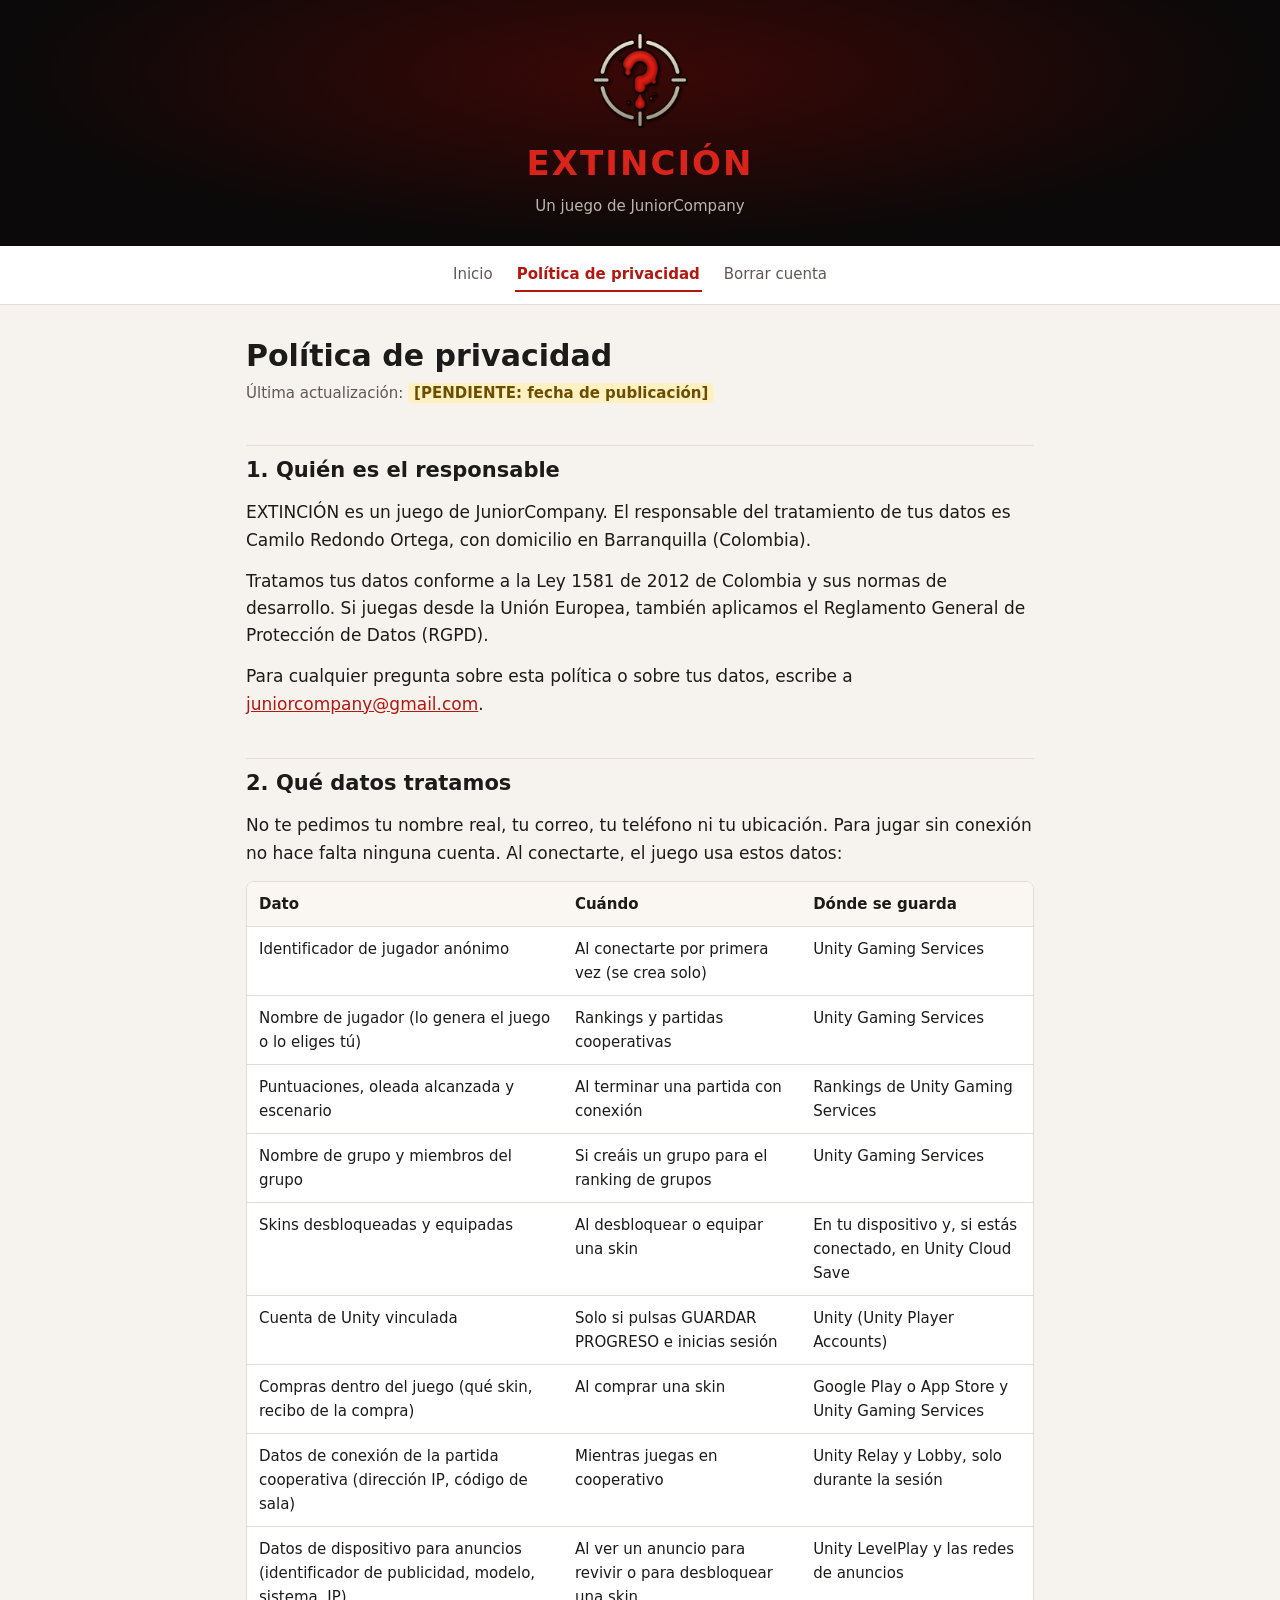
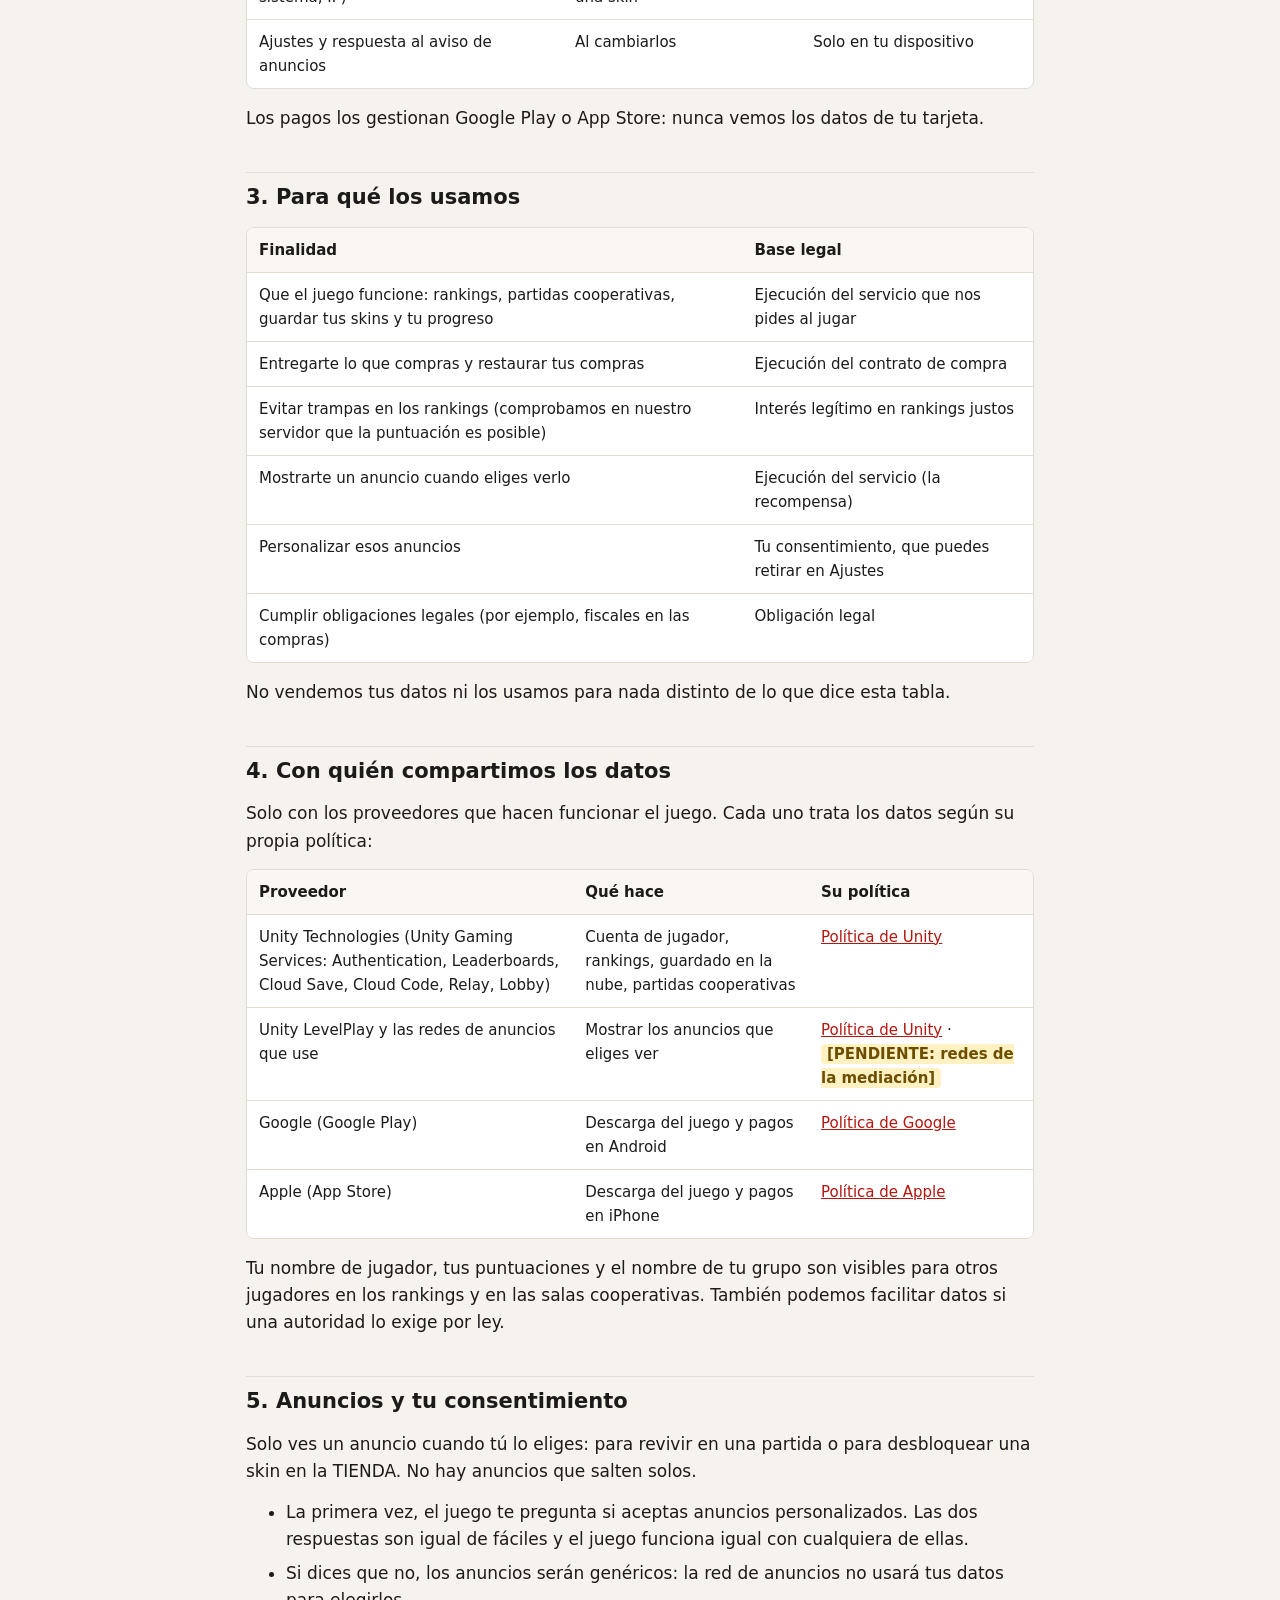
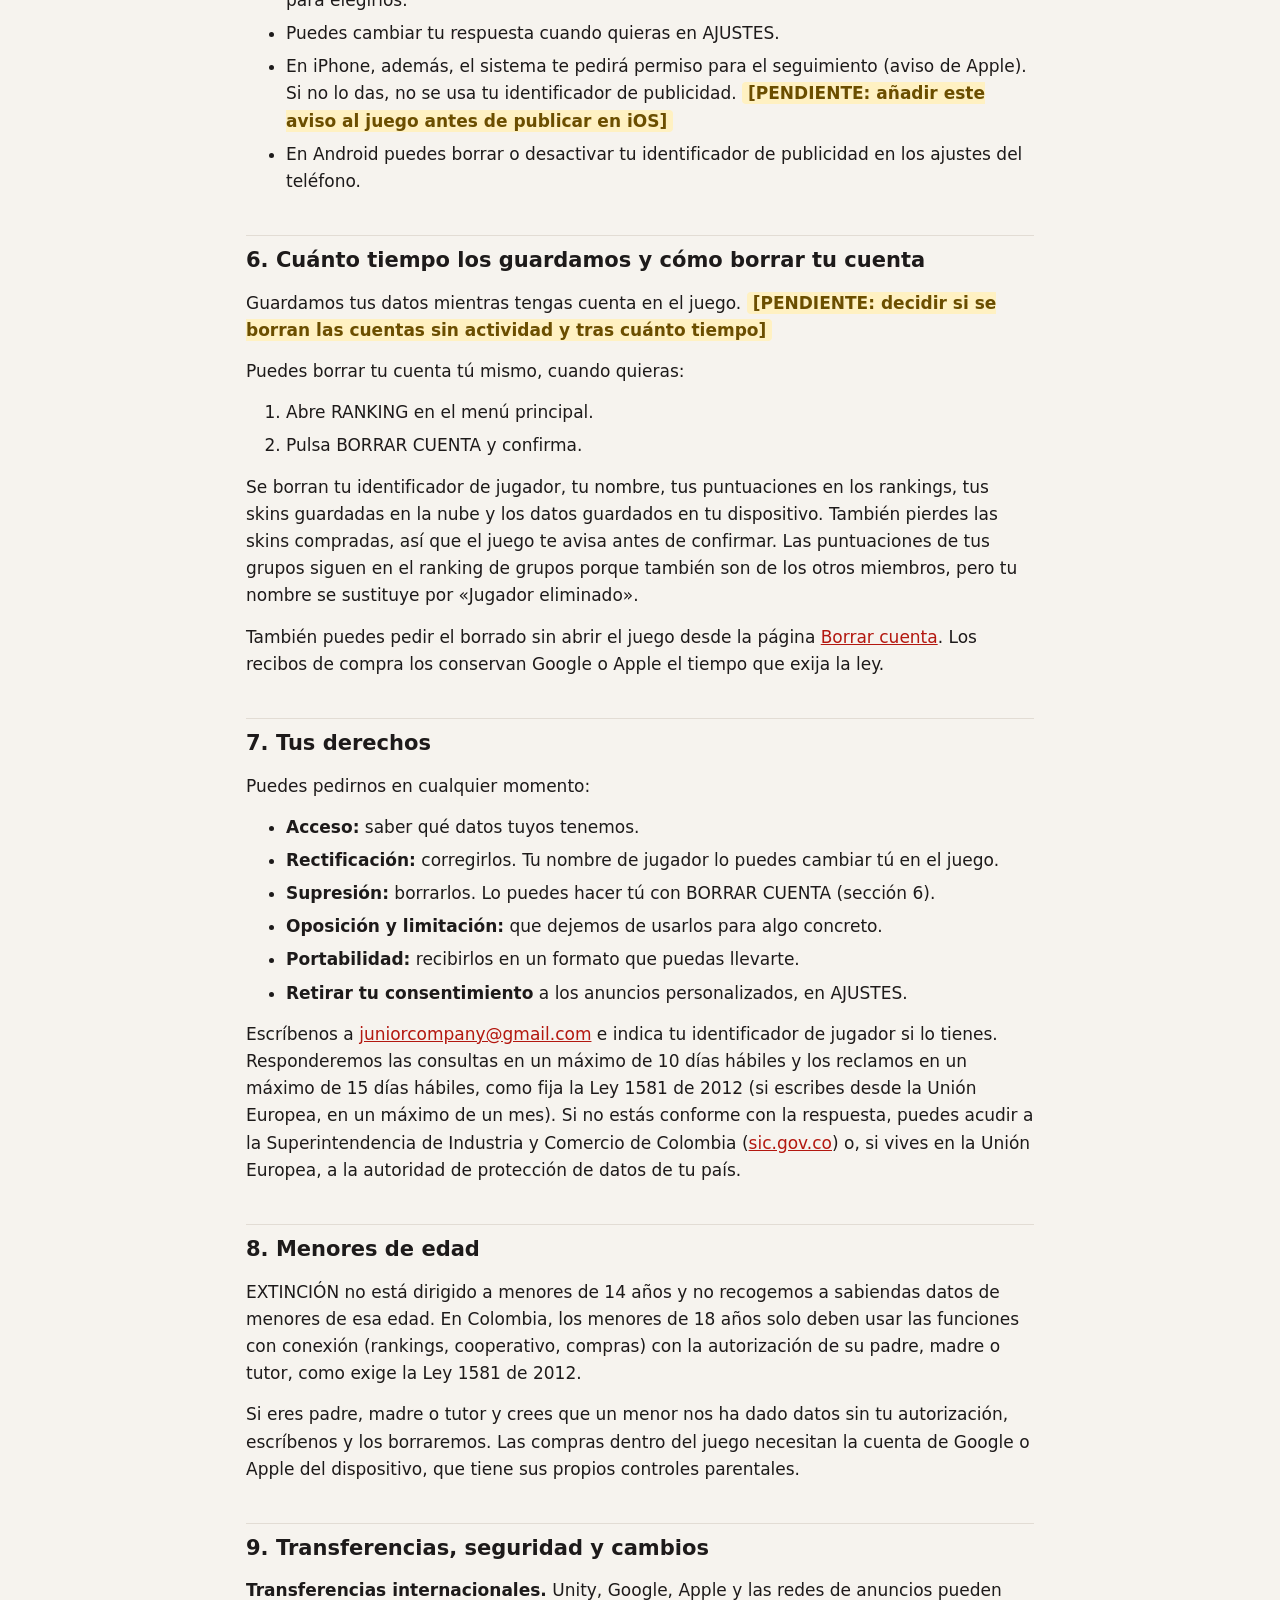
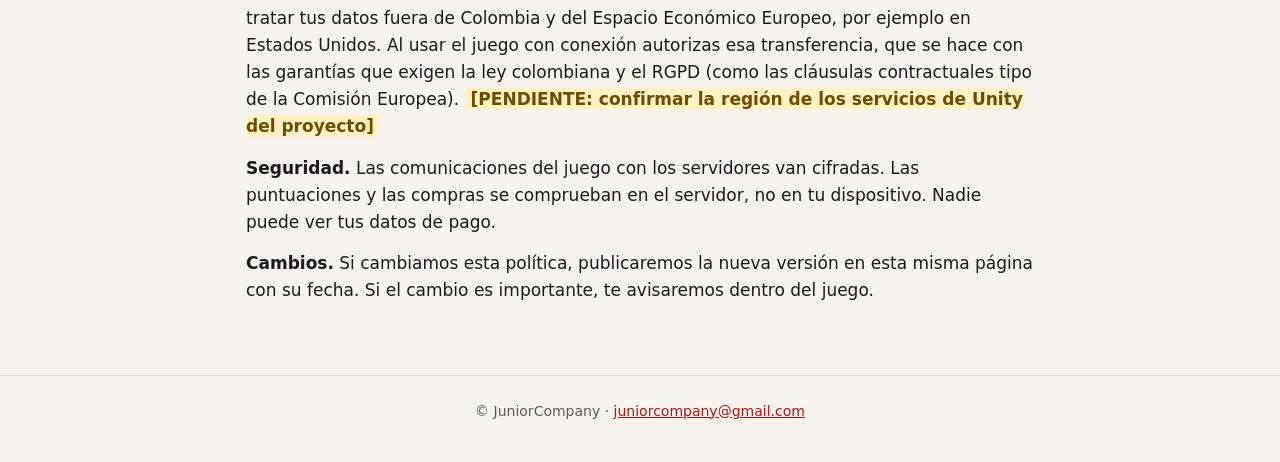
==== privacidad.html @ c2847323 "Web legal de EXTINCIÓN: política de privacidad y borrado de cuenta" ====
<!doctype html>
<html lang="es">
<head>
<meta charset="utf-8">
<meta name="viewport" content="width=device-width, initial-scale=1">
<title>Política de privacidad · EXTINCIÓN</title>
<meta name="description" content="Qué datos usa el juego EXTINCIÓN, para qué y cómo borrarlos.">
<link rel="icon" href="emblema.png">
<link rel="stylesheet" href="estilo.css">
</head>
<body>
<header class="cabecera">
  <a href="index.html"><img src="emblema.png" alt=""><p class="marca">EXTINCIÓN</p></a>
  <p class="lema">Un juego de JuniorCompany</p>
</header>
<nav>
  <a href="index.html">Inicio</a>
  <a href="privacidad.html" aria-current="page">Política de privacidad</a>
  <a href="borrar-cuenta.html">Borrar cuenta</a>
</nav>
<main>
<h1>Política de privacidad</h1>
<p class="fecha">Última actualización: <span class="pendiente">[PENDIENTE: fecha de publicación]</span></p>

<h2 id="responsable">1. Quién es el responsable</h2>
<p>EXTINCIÓN es un juego de JuniorCompany. El responsable del tratamiento de tus datos es Camilo Redondo Ortega, con domicilio en Barranquilla (Colombia).</p>
<p>Tratamos tus datos conforme a la Ley 1581 de 2012 de Colombia y sus normas de desarrollo. Si juegas desde la Unión Europea, también aplicamos el Reglamento General de Protección de Datos (RGPD).</p>
<p>Para cualquier pregunta sobre esta política o sobre tus datos, escribe a <a href="mailto:juniorcompany@gmail.com">juniorcompany@gmail.com</a>.</p>

<h2 id="datos">2. Qué datos tratamos</h2>
<p>No te pedimos tu nombre real, tu correo, tu teléfono ni tu ubicación. Para jugar sin conexión no hace falta ninguna cuenta. Al conectarte, el juego usa estos datos:</p>
<div class="tabla"><table>
<thead><tr><th>Dato</th><th>Cuándo</th><th>Dónde se guarda</th></tr></thead>
<tbody>
<tr><td>Identificador de jugador anónimo</td><td>Al conectarte por primera vez (se crea solo)</td><td>Unity Gaming Services</td></tr>
<tr><td>Nombre de jugador (lo genera el juego o lo eliges tú)</td><td>Rankings y partidas cooperativas</td><td>Unity Gaming Services</td></tr>
<tr><td>Puntuaciones, oleada alcanzada y escenario</td><td>Al terminar una partida con conexión</td><td>Rankings de Unity Gaming Services</td></tr>
<tr><td>Nombre de grupo y miembros del grupo</td><td>Si creáis un grupo para el ranking de grupos</td><td>Unity Gaming Services</td></tr>
<tr><td>Skins desbloqueadas y equipadas</td><td>Al desbloquear o equipar una skin</td><td>En tu dispositivo y, si estás conectado, en Unity Cloud Save</td></tr>
<tr><td>Cuenta de Unity vinculada</td><td>Solo si pulsas GUARDAR PROGRESO e inicias sesión</td><td>Unity (Unity Player Accounts)</td></tr>
<tr><td>Compras dentro del juego (qué skin, recibo de la compra)</td><td>Al comprar una skin</td><td>Google Play o App Store y Unity Gaming Services</td></tr>
<tr><td>Datos de conexión de la partida cooperativa (dirección IP, código de sala)</td><td>Mientras juegas en cooperativo</td><td>Unity Relay y Lobby, solo durante la sesión</td></tr>
<tr><td>Datos de dispositivo para anuncios (identificador de publicidad, modelo, sistema, IP)</td><td>Al ver un anuncio para revivir o para desbloquear una skin</td><td>Unity LevelPlay y las redes de anuncios</td></tr>
<tr><td>Ajustes y respuesta al aviso de anuncios</td><td>Al cambiarlos</td><td>Solo en tu dispositivo</td></tr>
</tbody>
</table></div>
<p>Los pagos los gestionan Google Play o App Store: nunca vemos los datos de tu tarjeta.</p>

<h2 id="finalidades">3. Para qué los usamos</h2>
<div class="tabla"><table>
<thead><tr><th>Finalidad</th><th>Base legal</th></tr></thead>
<tbody>
<tr><td>Que el juego funcione: rankings, partidas cooperativas, guardar tus skins y tu progreso</td><td>Ejecución del servicio que nos pides al jugar</td></tr>
<tr><td>Entregarte lo que compras y restaurar tus compras</td><td>Ejecución del contrato de compra</td></tr>
<tr><td>Evitar trampas en los rankings (comprobamos en nuestro servidor que la puntuación es posible)</td><td>Interés legítimo en rankings justos</td></tr>
<tr><td>Mostrarte un anuncio cuando eliges verlo</td><td>Ejecución del servicio (la recompensa)</td></tr>
<tr><td>Personalizar esos anuncios</td><td>Tu consentimiento, que puedes retirar en Ajustes</td></tr>
<tr><td>Cumplir obligaciones legales (por ejemplo, fiscales en las compras)</td><td>Obligación legal</td></tr>
</tbody>
</table></div>
<p>No vendemos tus datos ni los usamos para nada distinto de lo que dice esta tabla.</p>

<h2 id="terceros">4. Con quién compartimos los datos</h2>
<p>Solo con los proveedores que hacen funcionar el juego. Cada uno trata los datos según su propia política:</p>
<div class="tabla"><table>
<thead><tr><th>Proveedor</th><th>Qué hace</th><th>Su política</th></tr></thead>
<tbody>
<tr><td>Unity Technologies (Unity Gaming Services: Authentication, Leaderboards, Cloud Save, Cloud Code, Relay, Lobby)</td><td>Cuenta de jugador, rankings, guardado en la nube, partidas cooperativas</td><td><a href="https://unity.com/legal/privacy-policy">Política de Unity</a></td></tr>
<tr><td>Unity LevelPlay y las redes de anuncios que use</td><td>Mostrar los anuncios que eliges ver</td><td><a href="https://unity.com/legal/privacy-policy">Política de Unity</a> · <span class="pendiente">[PENDIENTE: redes de la mediación]</span></td></tr>
<tr><td>Google (Google Play)</td><td>Descarga del juego y pagos en Android</td><td><a href="https://policies.google.com/privacy">Política de Google</a></td></tr>
<tr><td>Apple (App Store)</td><td>Descarga del juego y pagos en iPhone</td><td><a href="https://www.apple.com/legal/privacy/">Política de Apple</a></td></tr>
</tbody>
</table></div>
<p>Tu nombre de jugador, tus puntuaciones y el nombre de tu grupo son visibles para otros jugadores en los rankings y en las salas cooperativas. También podemos facilitar datos si una autoridad lo exige por ley.</p>

<h2 id="anuncios">5. Anuncios y tu consentimiento</h2>
<p>Solo ves un anuncio cuando tú lo eliges: para revivir en una partida o para desbloquear una skin en la TIENDA. No hay anuncios que salten solos.</p>
<ul>
<li>La primera vez, el juego te pregunta si aceptas anuncios personalizados. Las dos respuestas son igual de fáciles y el juego funciona igual con cualquiera de ellas.</li>
<li>Si dices que no, los anuncios serán genéricos: la red de anuncios no usará tus datos para elegirlos.</li>
<li>Puedes cambiar tu respuesta cuando quieras en AJUSTES.</li>
<li>En iPhone, además, el sistema te pedirá permiso para el seguimiento (aviso de Apple). Si no lo das, no se usa tu identificador de publicidad. <span class="pendiente">[PENDIENTE: añadir este aviso al juego antes de publicar en iOS]</span></li>
<li>En Android puedes borrar o desactivar tu identificador de publicidad en los ajustes del teléfono.</li>
</ul>

<h2 id="borrado">6. Cuánto tiempo los guardamos y cómo borrar tu cuenta</h2>
<p>Guardamos tus datos mientras tengas cuenta en el juego. <span class="pendiente">[PENDIENTE: decidir si se borran las cuentas sin actividad y tras cuánto tiempo]</span></p>
<p>Puedes borrar tu cuenta tú mismo, cuando quieras:</p>
<ol>
<li>Abre RANKING en el menú principal.</li>
<li>Pulsa BORRAR CUENTA y confirma.</li>
</ol>
<p>Se borran tu identificador de jugador, tu nombre, tus puntuaciones en los rankings, tus skins guardadas en la nube y los datos guardados en tu dispositivo. También pierdes las skins compradas, así que el juego te avisa antes de confirmar. Las puntuaciones de tus grupos siguen en el ranking de grupos porque también son de los otros miembros, pero tu nombre se sustituye por «Jugador eliminado».</p>
<p>También puedes pedir el borrado sin abrir el juego desde la página <a href="borrar-cuenta.html">Borrar cuenta</a>. Los recibos de compra los conservan Google o Apple el tiempo que exija la ley.</p>

<h2 id="derechos">7. Tus derechos</h2>
<p>Puedes pedirnos en cualquier momento:</p>
<ul>
<li><strong>Acceso:</strong> saber qué datos tuyos tenemos.</li>
<li><strong>Rectificación:</strong> corregirlos. Tu nombre de jugador lo puedes cambiar tú en el juego.</li>
<li><strong>Supresión:</strong> borrarlos. Lo puedes hacer tú con BORRAR CUENTA (sección 6).</li>
<li><strong>Oposición y limitación:</strong> que dejemos de usarlos para algo concreto.</li>
<li><strong>Portabilidad:</strong> recibirlos en un formato que puedas llevarte.</li>
<li><strong>Retirar tu consentimiento</strong> a los anuncios personalizados, en AJUSTES.</li>
</ul>
<p>Escríbenos a <a href="mailto:juniorcompany@gmail.com">juniorcompany@gmail.com</a> e indica tu identificador de jugador si lo tienes. Responderemos las consultas en un máximo de 10 días hábiles y los reclamos en un máximo de 15 días hábiles, como fija la Ley 1581 de 2012 (si escribes desde la Unión Europea, en un máximo de un mes). Si no estás conforme con la respuesta, puedes acudir a la Superintendencia de Industria y Comercio de Colombia (<a href="https://www.sic.gov.co">sic.gov.co</a>) o, si vives en la Unión Europea, a la autoridad de protección de datos de tu país.</p>

<h2 id="menores">8. Menores de edad</h2>
<p>EXTINCIÓN no está dirigido a menores de 14 años y no recogemos a sabiendas datos de menores de esa edad. En Colombia, los menores de 18 años solo deben usar las funciones con conexión (rankings, cooperativo, compras) con la autorización de su padre, madre o tutor, como exige la Ley 1581 de 2012.</p>
<p>Si eres padre, madre o tutor y crees que un menor nos ha dado datos sin tu autorización, escríbenos y los borraremos. Las compras dentro del juego necesitan la cuenta de Google o Apple del dispositivo, que tiene sus propios controles parentales.</p>

<h2 id="otros">9. Transferencias, seguridad y cambios</h2>
<p><strong>Transferencias internacionales.</strong> Unity, Google, Apple y las redes de anuncios pueden tratar tus datos fuera de Colombia y del Espacio Económico Europeo, por ejemplo en Estados Unidos. Al usar el juego con conexión autorizas esa transferencia, que se hace con las garantías que exigen la ley colombiana y el RGPD (como las cláusulas contractuales tipo de la Comisión Europea). <span class="pendiente">[PENDIENTE: confirmar la región de los servicios de Unity del proyecto]</span></p>
<p><strong>Seguridad.</strong> Las comunicaciones del juego con los servidores van cifradas. Las puntuaciones y las compras se comprueban en el servidor, no en tu dispositivo. Nadie puede ver tus datos de pago.</p>
<p><strong>Cambios.</strong> Si cambiamos esta política, publicaremos la nueva versión en esta misma página con su fecha. Si el cambio es importante, te avisaremos dentro del juego.</p>
</main>
<footer>© JuniorCompany · <a href="mailto:juniorcompany@gmail.com">juniorcompany@gmail.com</a></footer>
<script>
// Nombre de la columna en cada celda (lo usa la vista de tarjetas en el móvil).
document.querySelectorAll("table").forEach(function (t) {
  var heads = Array.prototype.map.call(t.querySelectorAll("thead th"), function (th) { return th.textContent; });
  t.querySelectorAll("tbody tr").forEach(function (tr) {
    Array.prototype.forEach.call(tr.children, function (td, i) { td.setAttribute("data-label", heads[i] || ""); });
  });
});
</script>
</body>
</html>
---- estilo.css ----
/* EXTINCIÓN · web legal. Colores del juego: negro, rojo del título y hueso. Sin recursos externos. */
:root {
  --fondo: #f6f3ee;
  --papel: #ffffff;
  --texto: #1d1a1a;
  --suave: #5f5856;
  --rojo: #b3170f;
  --linea: #e2dcd4;
  --tabla: #faf7f2;
  --aviso: #fff1c2;
  --aviso-texto: #6b4e00;
}
@media (prefers-color-scheme: dark) {
  :root {
    --fondo: #0b0909;
    --papel: #151212;
    --texto: #e9e4dc;
    --suave: #a59d96;
    --rojo: #ff4a3d;
    --linea: #2c2625;
    --tabla: #1b1716;
    --aviso: #3b3000;
    --aviso-texto: #ffd65c;
  }
}

* { box-sizing: border-box; }
html { -webkit-text-size-adjust: 100%; }
body {
  margin: 0;
  background: var(--fondo);
  color: var(--texto);
  font: 17px/1.6 system-ui, -apple-system, "Segoe UI", Roboto, Arial, sans-serif;
}

.cabecera {
  background: radial-gradient(ellipse at 50% 30%, #3a0806 0%, #0b0909 70%);
  color: #e9e4dc;
  text-align: center;
  padding: 32px 16px 28px;
}
.cabecera a { color: inherit; text-decoration: none; }
.cabecera img { width: 96px; height: 96px; display: block; margin: 0 auto 8px; }
.marca {
  margin: 0;
  font-size: 34px;
  font-weight: 800;
  letter-spacing: 0.06em;
  color: #d8241a;
}
.lema { margin: 4px 0 0; color: #bdb5ad; font-size: 15px; }

nav {
  display: flex;
  justify-content: center;
  flex-wrap: wrap;
  gap: 8px 20px;
  padding: 12px 16px;
  border-bottom: 1px solid var(--linea);
  background: var(--papel);
  font-size: 15px;
}
nav a { color: var(--suave); text-decoration: none; padding: 4px 2px; }
nav a[aria-current="page"] { color: var(--rojo); font-weight: 600; border-bottom: 2px solid var(--rojo); }

main {
  max-width: 820px;
  margin: 0 auto;
  padding: 32px 16px 56px;
}
h1 { font-size: 30px; line-height: 1.25; margin: 0 0 6px; }
.fecha { color: var(--suave); margin: 0 0 28px; font-size: 15px; }
h2 {
  font-size: 21px;
  margin: 40px 0 12px;
  padding-top: 8px;
  border-top: 1px solid var(--linea);
}
a { color: var(--rojo); }
p, ul, ol { margin: 0 0 14px; }
li { margin-bottom: 6px; }
strong { font-weight: 650; }

/* Tablas: en el móvil se desplazan dentro de su caja, la página no. */
.tabla { overflow-x: auto; margin: 0 0 16px; border: 1px solid var(--linea); border-radius: 8px; }
table { border-collapse: collapse; width: 100%; min-width: 520px; font-size: 15px; background: var(--papel); }
th, td { text-align: left; vertical-align: top; padding: 10px 12px; border-bottom: 1px solid var(--linea); }
th { background: var(--tabla); font-weight: 650; }
tr:last-child td { border-bottom: 0; }

/* Móvil: cada fila de la tabla pasa a ser una tarjeta con el nombre de la columna encima de cada valor. */
@media (max-width: 600px) {
  .tabla { overflow: visible; border: 0; }
  table { min-width: 0; background: none; }
  thead { display: none; }
  tr { display: block; background: var(--papel); border: 1px solid var(--linea); border-radius: 8px; margin-bottom: 10px; padding: 4px 0; }
  td { display: block; border: 0; padding: 6px 14px; }
  td::before { content: attr(data-label); display: block; font-size: 12px; font-weight: 650; text-transform: uppercase; letter-spacing: 0.04em; color: var(--suave); }
  td:first-child { font-weight: 650; }
}

.pendiente {
  background: var(--aviso);
  color: var(--aviso-texto);
  padding: 1px 6px;
  border-radius: 4px;
  font-weight: 600;
}

.caja {
  background: var(--papel);
  border: 1px solid var(--linea);
  border-radius: 10px;
  padding: 20px;
  margin: 0 0 20px;
}
.boton {
  display: inline-block;
  background: #b3170f;
  color: #fff;
  text-decoration: none;
  font-weight: 650;
  padding: 12px 22px;
  border-radius: 8px;
}
.boton:hover { background: #d8241a; }

footer {
  text-align: center;
  color: var(--suave);
  font-size: 14px;
  padding: 24px 16px 40px;
  border-top: 1px solid var(--linea);
}
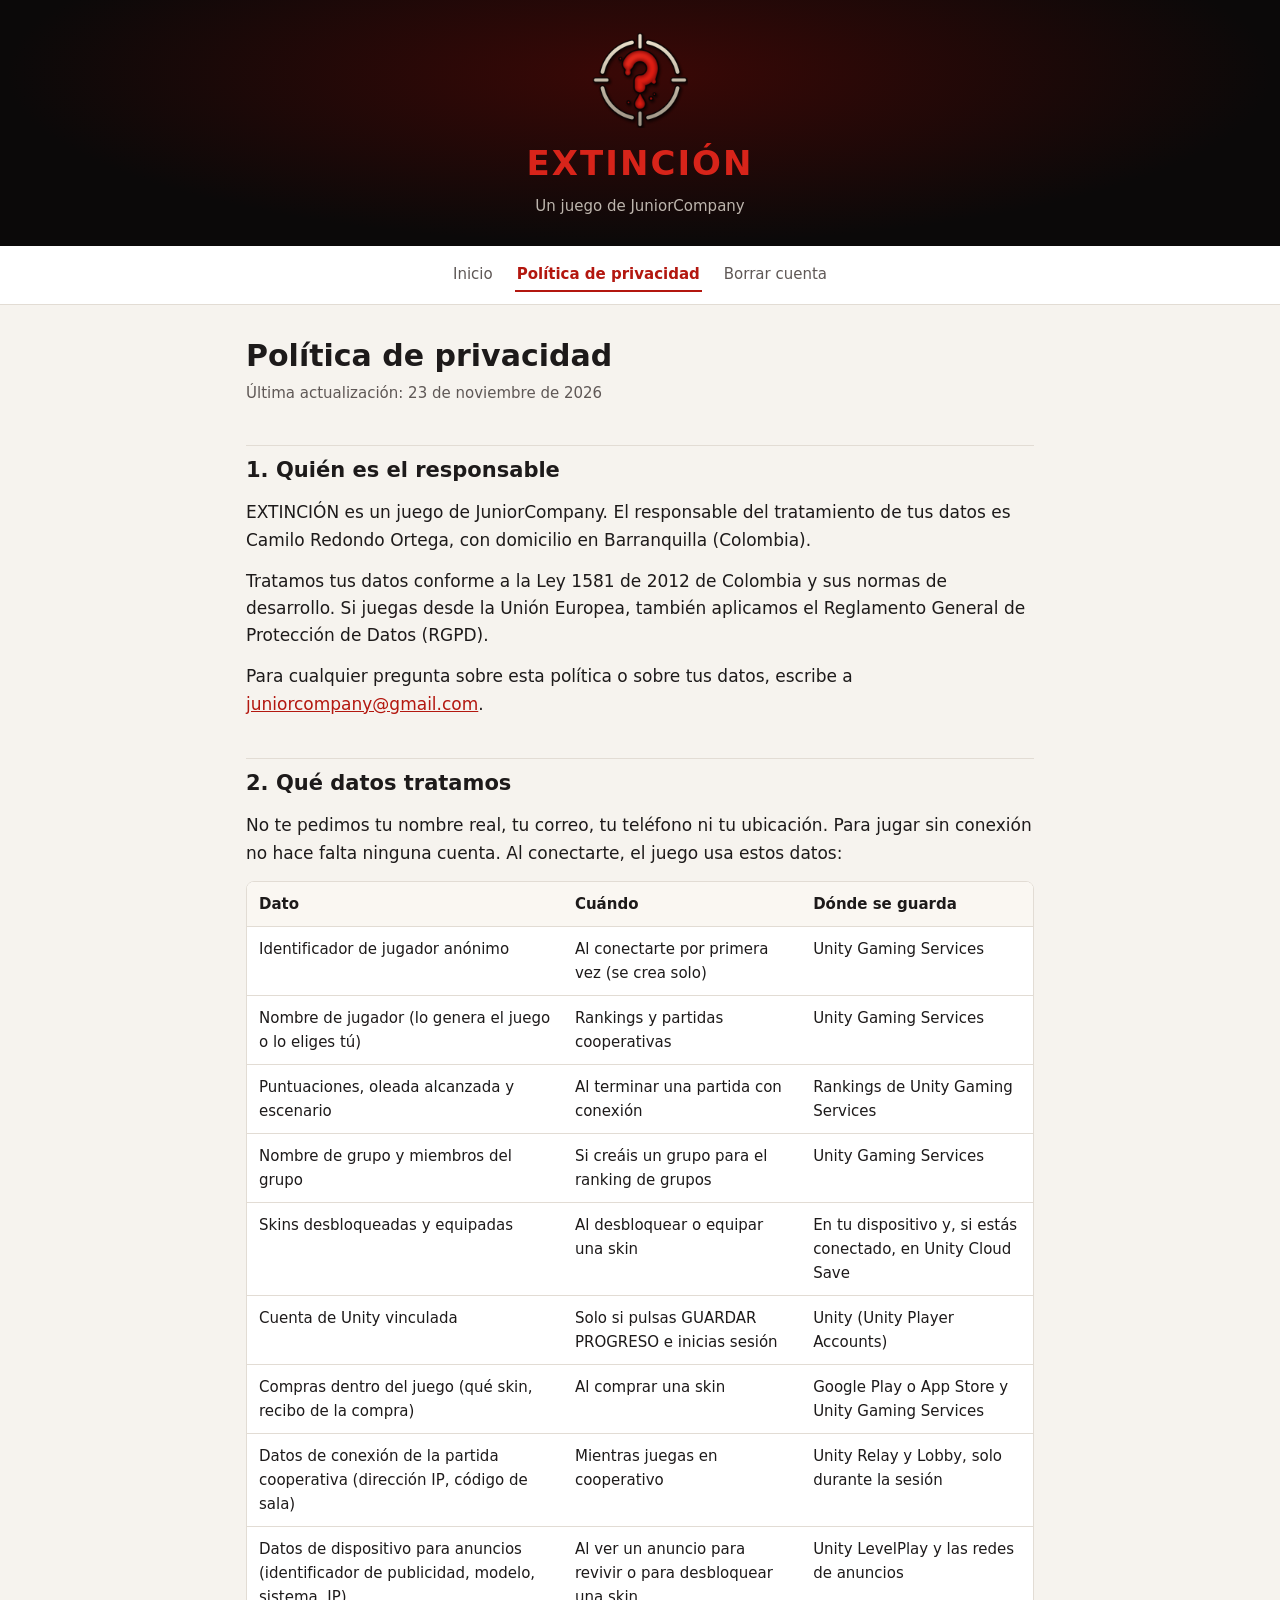
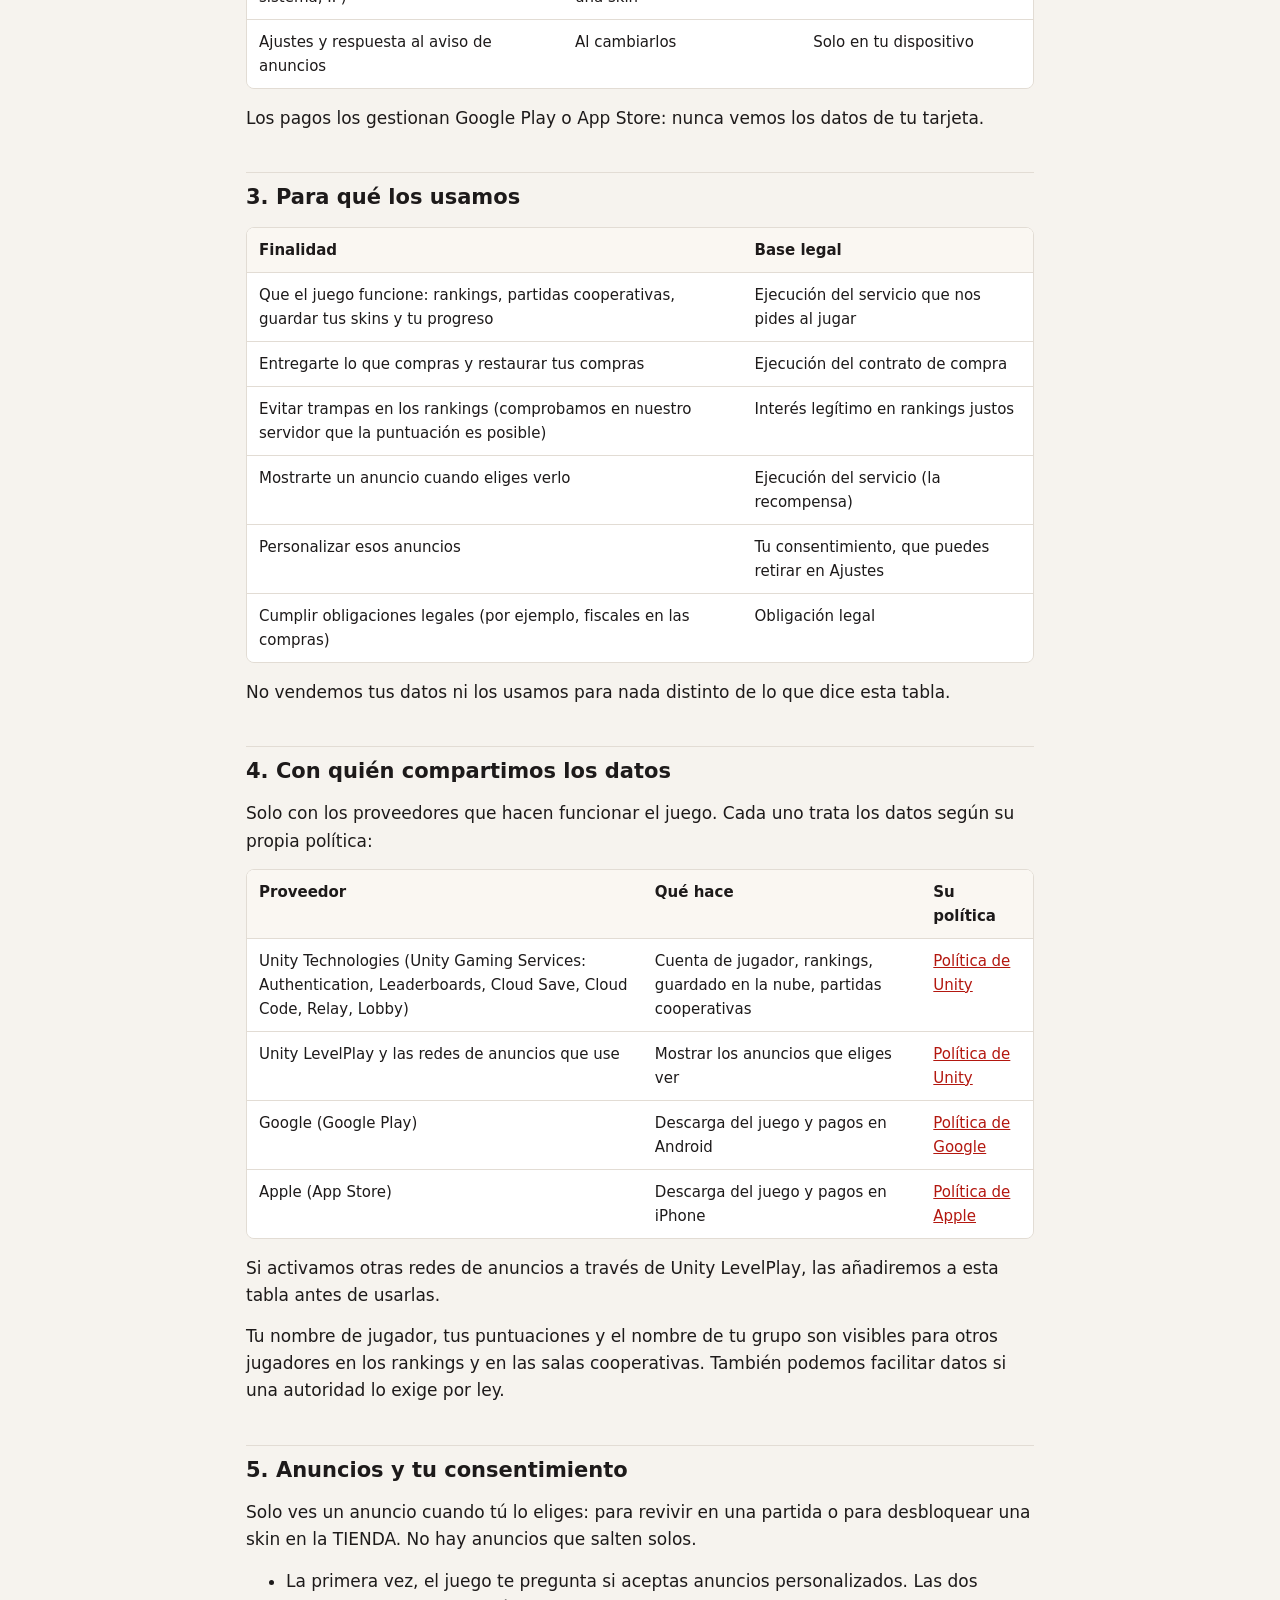
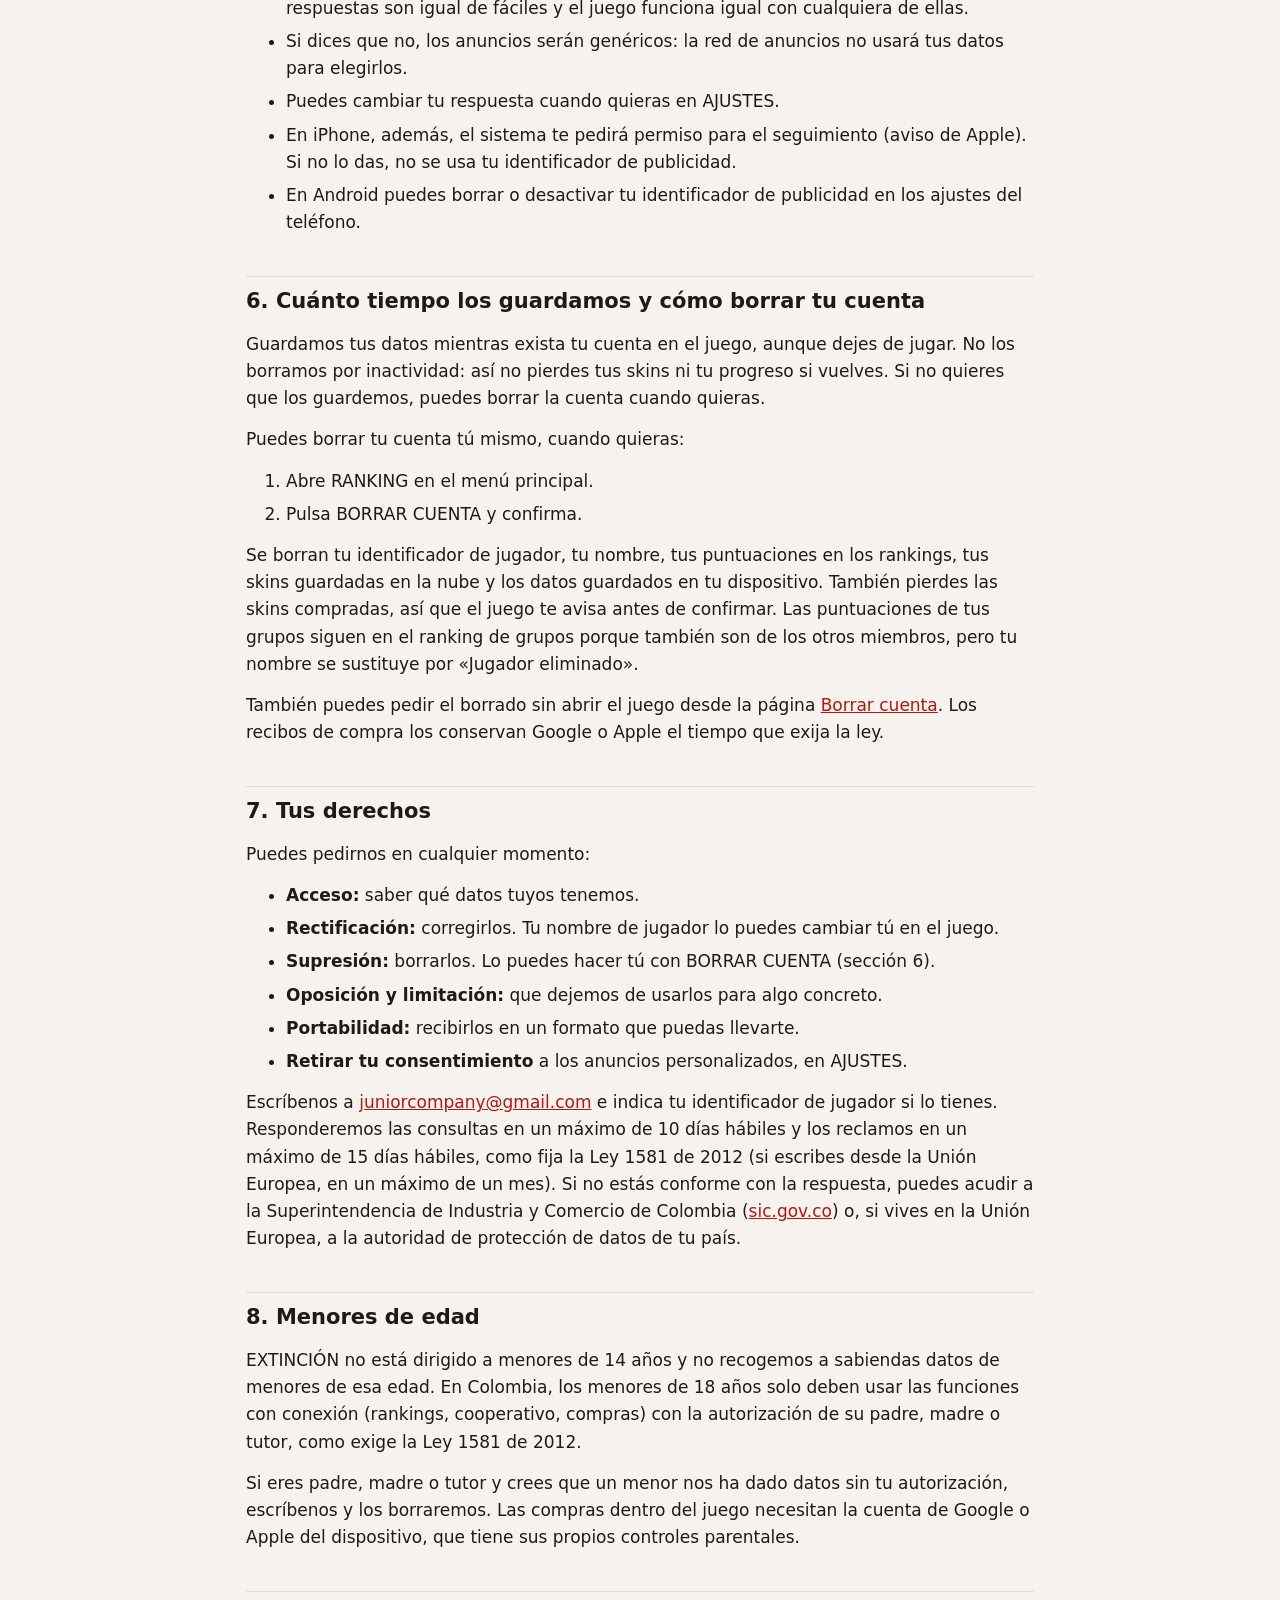
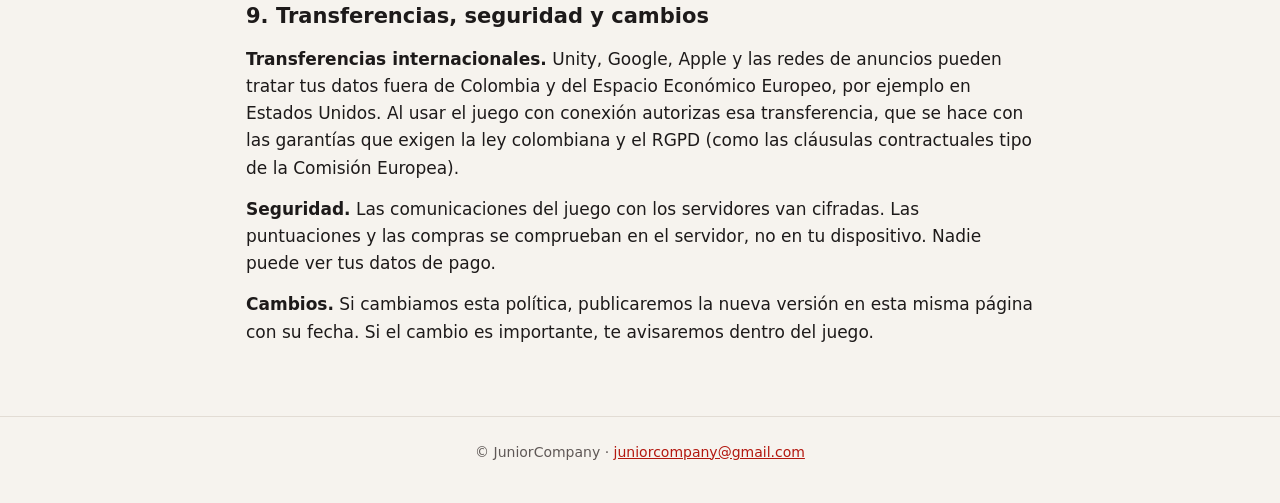
==== commit 2ad62030: "Política: fecha de publicación y sin pendientes" ====
--- a/privacidad.html
+++ b/privacidad.html
@@ -20,7 +20,7 @@
 </nav>
 <main>
 <h1>Política de privacidad</h1>
-<p class="fecha">Última actualización: <span class="pendiente">[PENDIENTE: fecha de publicación]</span></p>
+<p class="fecha">Última actualización: 23 de noviembre de 2026</p>
 
 <h2 id="responsable">1. Quién es el responsable</h2>
 <p>EXTINCIÓN es un juego de JuniorCompany. El responsable del tratamiento de tus datos es Camilo Redondo Ortega, con domicilio en Barranquilla (Colombia).</p>
@@ -66,11 +66,12 @@
 <thead><tr><th>Proveedor</th><th>Qué hace</th><th>Su política</th></tr></thead>
 <tbody>
 <tr><td>Unity Technologies (Unity Gaming Services: Authentication, Leaderboards, Cloud Save, Cloud Code, Relay, Lobby)</td><td>Cuenta de jugador, rankings, guardado en la nube, partidas cooperativas</td><td><a href="https://unity.com/legal/privacy-policy">Política de Unity</a></td></tr>
-<tr><td>Unity LevelPlay y las redes de anuncios que use</td><td>Mostrar los anuncios que eliges ver</td><td><a href="https://unity.com/legal/privacy-policy">Política de Unity</a> · <span class="pendiente">[PENDIENTE: redes de la mediación]</span></td></tr>
+<tr><td>Unity LevelPlay y las redes de anuncios que use</td><td>Mostrar los anuncios que eliges ver</td><td><a href="https://unity.com/legal/privacy-policy">Política de Unity</a></td></tr>
 <tr><td>Google (Google Play)</td><td>Descarga del juego y pagos en Android</td><td><a href="https://policies.google.com/privacy">Política de Google</a></td></tr>
 <tr><td>Apple (App Store)</td><td>Descarga del juego y pagos en iPhone</td><td><a href="https://www.apple.com/legal/privacy/">Política de Apple</a></td></tr>
 </tbody>
 </table></div>
+<p>Si activamos otras redes de anuncios a través de Unity LevelPlay, las añadiremos a esta tabla antes de usarlas.</p>
 <p>Tu nombre de jugador, tus puntuaciones y el nombre de tu grupo son visibles para otros jugadores en los rankings y en las salas cooperativas. También podemos facilitar datos si una autoridad lo exige por ley.</p>
 
 <h2 id="anuncios">5. Anuncios y tu consentimiento</h2>
@@ -79,12 +80,12 @@
 <li>La primera vez, el juego te pregunta si aceptas anuncios personalizados. Las dos respuestas son igual de fáciles y el juego funciona igual con cualquiera de ellas.</li>
 <li>Si dices que no, los anuncios serán genéricos: la red de anuncios no usará tus datos para elegirlos.</li>
 <li>Puedes cambiar tu respuesta cuando quieras en AJUSTES.</li>
-<li>En iPhone, además, el sistema te pedirá permiso para el seguimiento (aviso de Apple). Si no lo das, no se usa tu identificador de publicidad. <span class="pendiente">[PENDIENTE: añadir este aviso al juego antes de publicar en iOS]</span></li>
+<li>En iPhone, además, el sistema te pedirá permiso para el seguimiento (aviso de Apple). Si no lo das, no se usa tu identificador de publicidad.</li>
 <li>En Android puedes borrar o desactivar tu identificador de publicidad en los ajustes del teléfono.</li>
 </ul>
 
 <h2 id="borrado">6. Cuánto tiempo los guardamos y cómo borrar tu cuenta</h2>
-<p>Guardamos tus datos mientras tengas cuenta en el juego. <span class="pendiente">[PENDIENTE: decidir si se borran las cuentas sin actividad y tras cuánto tiempo]</span></p>
+<p>Guardamos tus datos mientras exista tu cuenta en el juego, aunque dejes de jugar. No los borramos por inactividad: así no pierdes tus skins ni tu progreso si vuelves. Si no quieres que los guardemos, puedes borrar la cuenta cuando quieras.</p>
 <p>Puedes borrar tu cuenta tú mismo, cuando quieras:</p>
 <ol>
 <li>Abre RANKING en el menú principal.</li>
@@ -110,7 +111,7 @@
 <p>Si eres padre, madre o tutor y crees que un menor nos ha dado datos sin tu autorización, escríbenos y los borraremos. Las compras dentro del juego necesitan la cuenta de Google o Apple del dispositivo, que tiene sus propios controles parentales.</p>
 
 <h2 id="otros">9. Transferencias, seguridad y cambios</h2>
-<p><strong>Transferencias internacionales.</strong> Unity, Google, Apple y las redes de anuncios pueden tratar tus datos fuera de Colombia y del Espacio Económico Europeo, por ejemplo en Estados Unidos. Al usar el juego con conexión autorizas esa transferencia, que se hace con las garantías que exigen la ley colombiana y el RGPD (como las cláusulas contractuales tipo de la Comisión Europea). <span class="pendiente">[PENDIENTE: confirmar la región de los servicios de Unity del proyecto]</span></p>
+<p><strong>Transferencias internacionales.</strong> Unity, Google, Apple y las redes de anuncios pueden tratar tus datos fuera de Colombia y del Espacio Económico Europeo, por ejemplo en Estados Unidos. Al usar el juego con conexión autorizas esa transferencia, que se hace con las garantías que exigen la ley colombiana y el RGPD (como las cláusulas contractuales tipo de la Comisión Europea).</p>
 <p><strong>Seguridad.</strong> Las comunicaciones del juego con los servidores van cifradas. Las puntuaciones y las compras se comprueban en el servidor, no en tu dispositivo. Nadie puede ver tus datos de pago.</p>
 <p><strong>Cambios.</strong> Si cambiamos esta política, publicaremos la nueva versión en esta misma página con su fecha. Si el cambio es importante, te avisaremos dentro del juego.</p>
 </main>
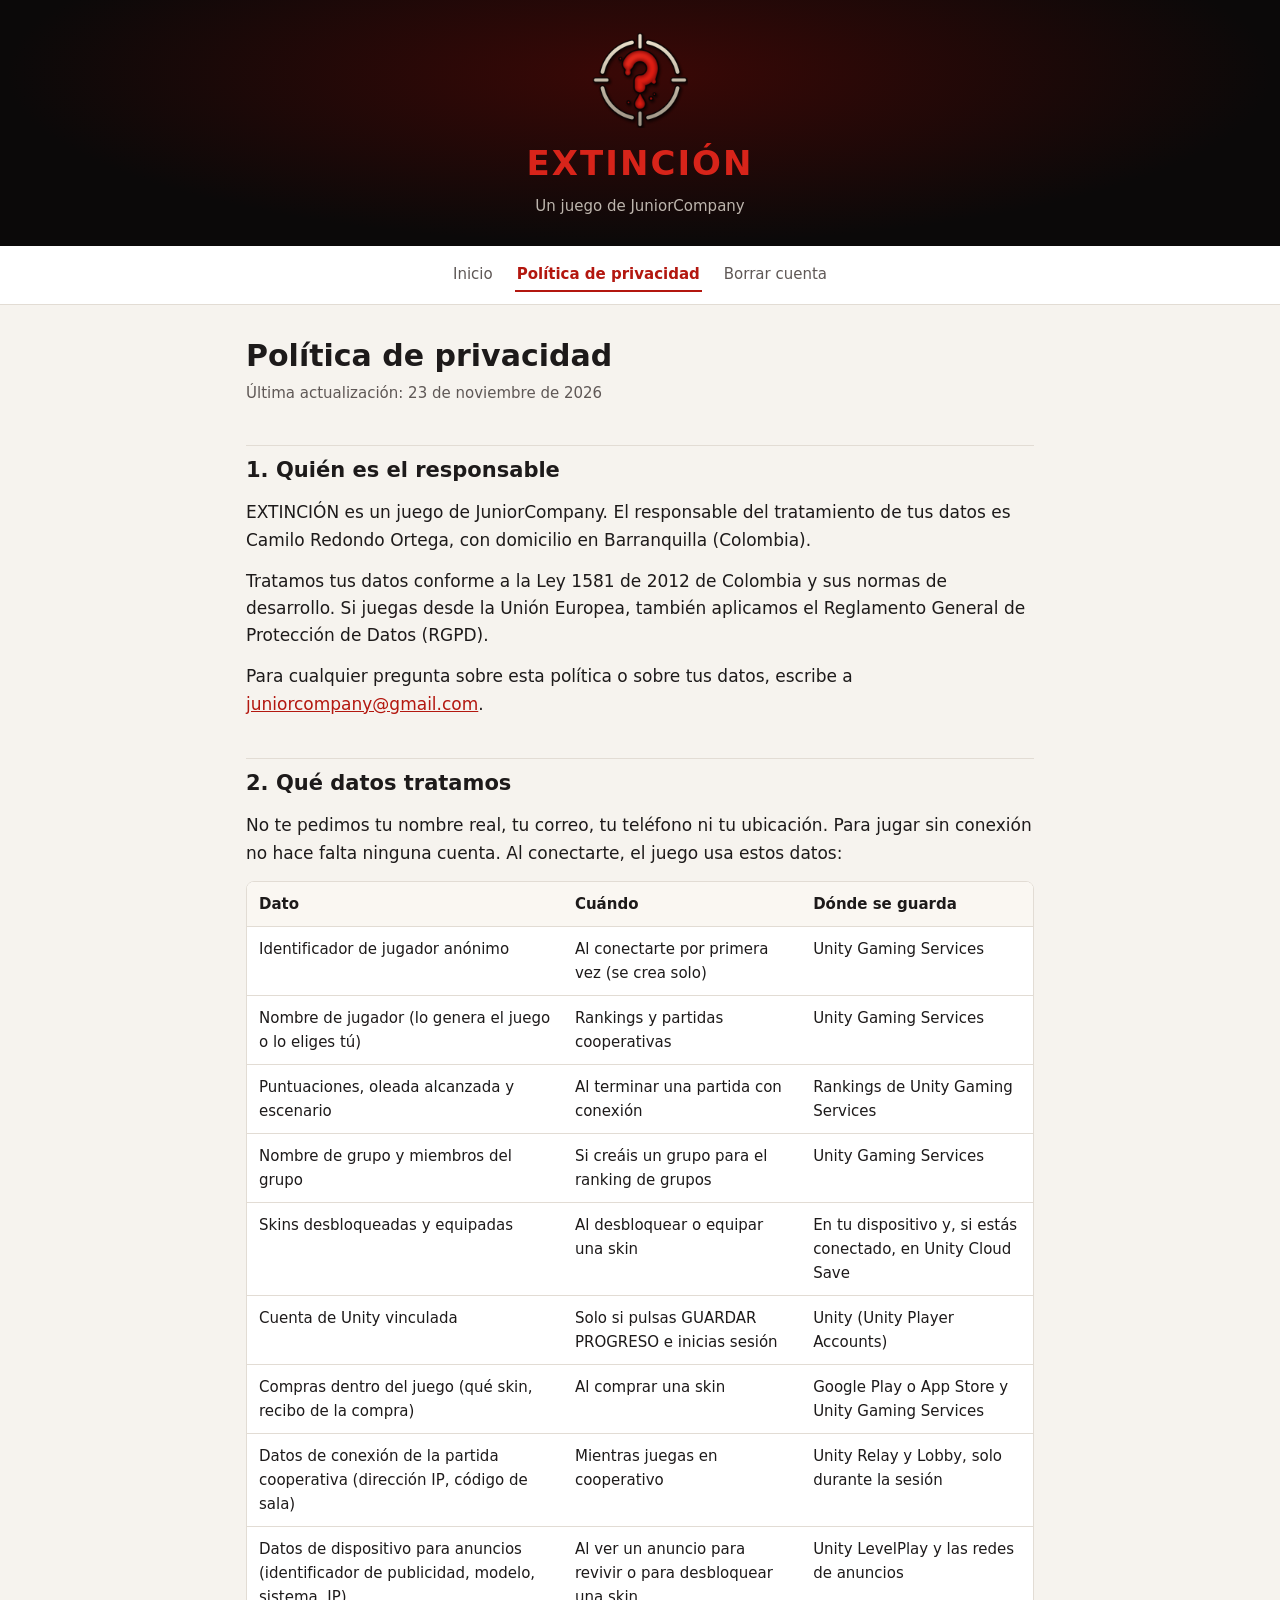
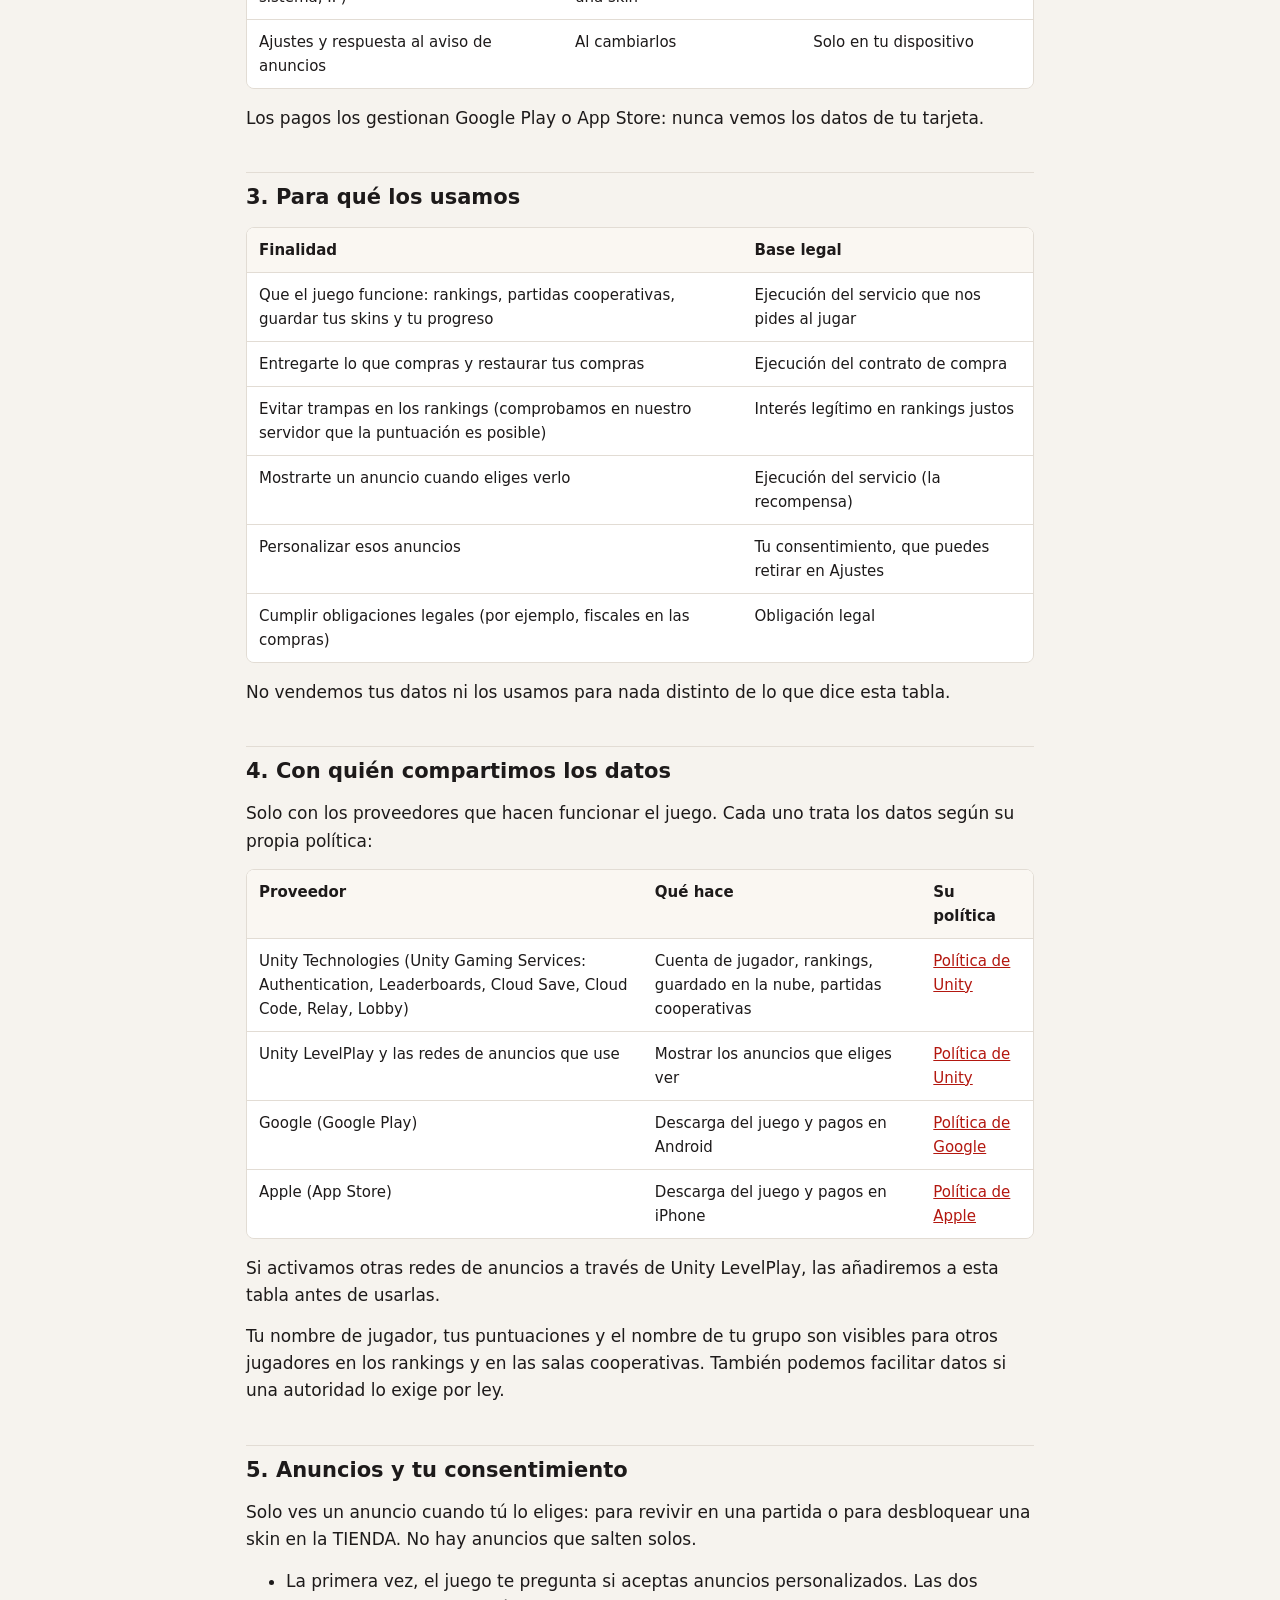
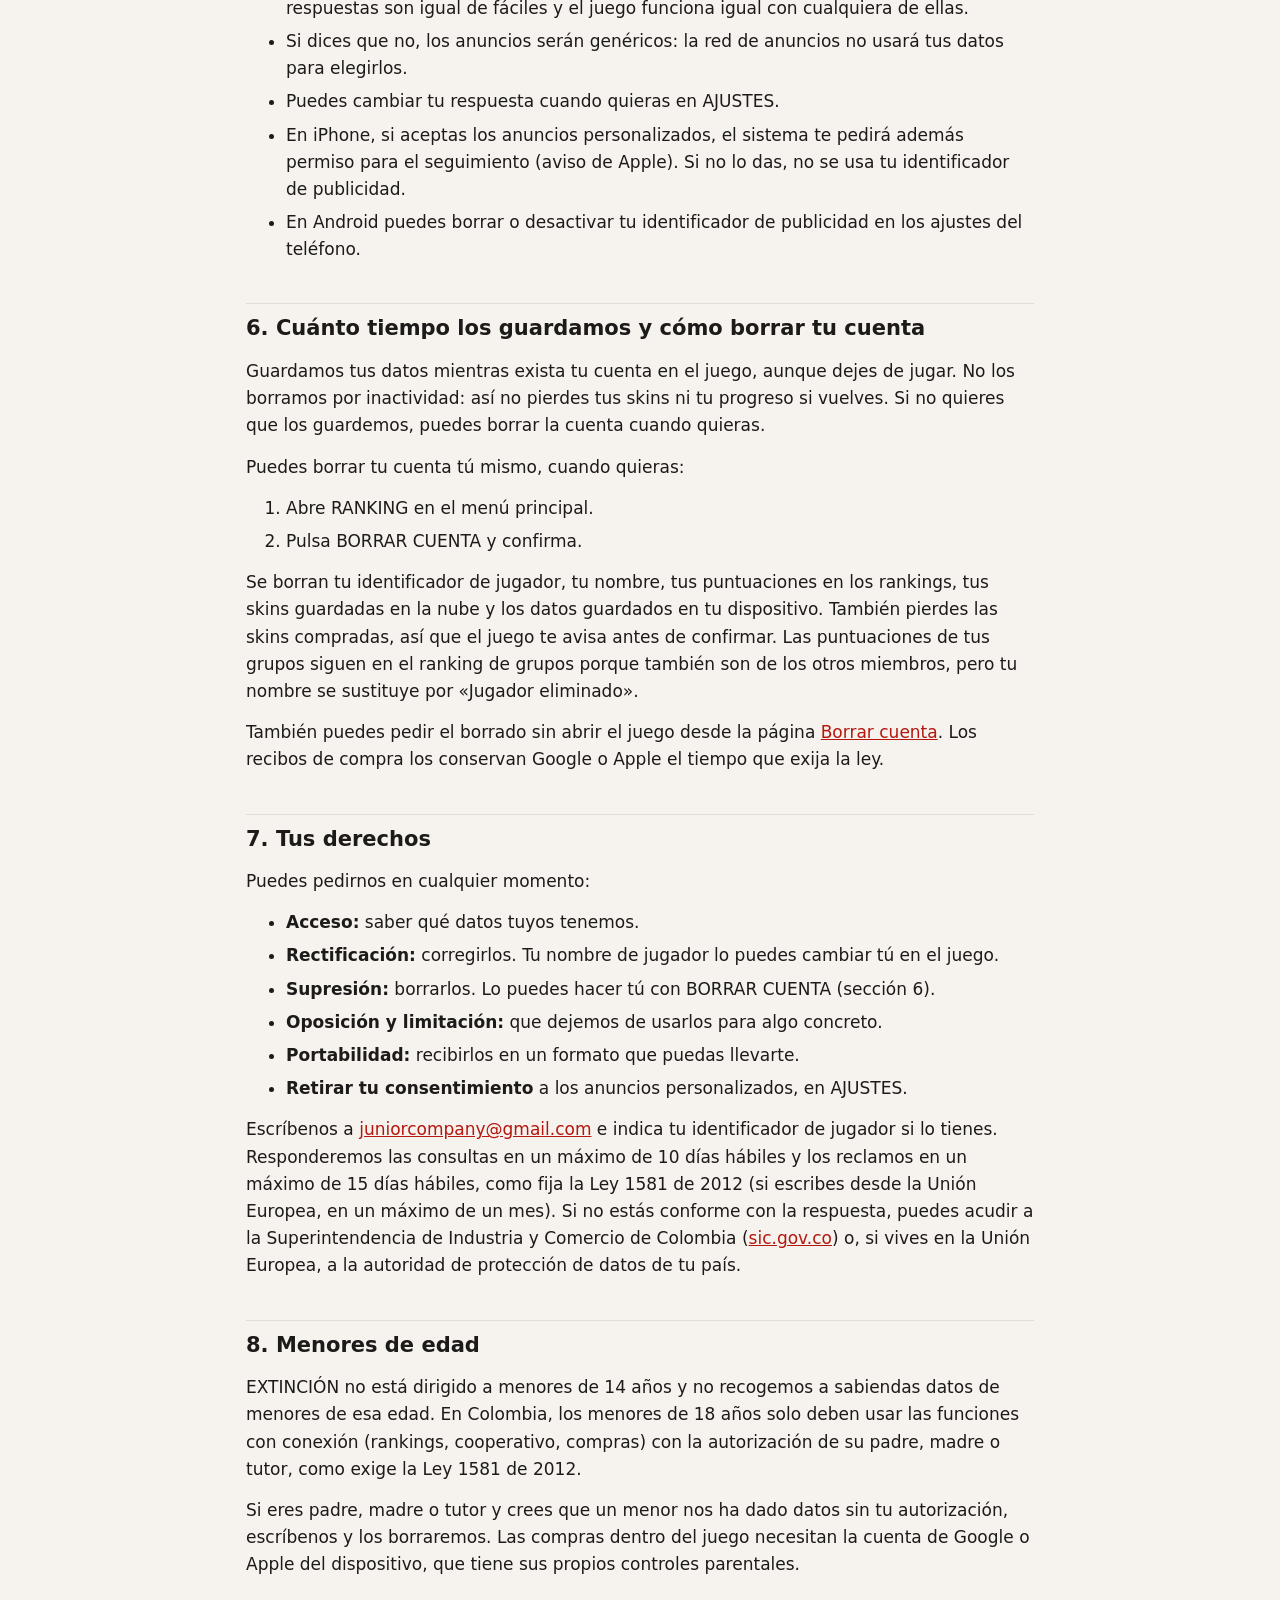
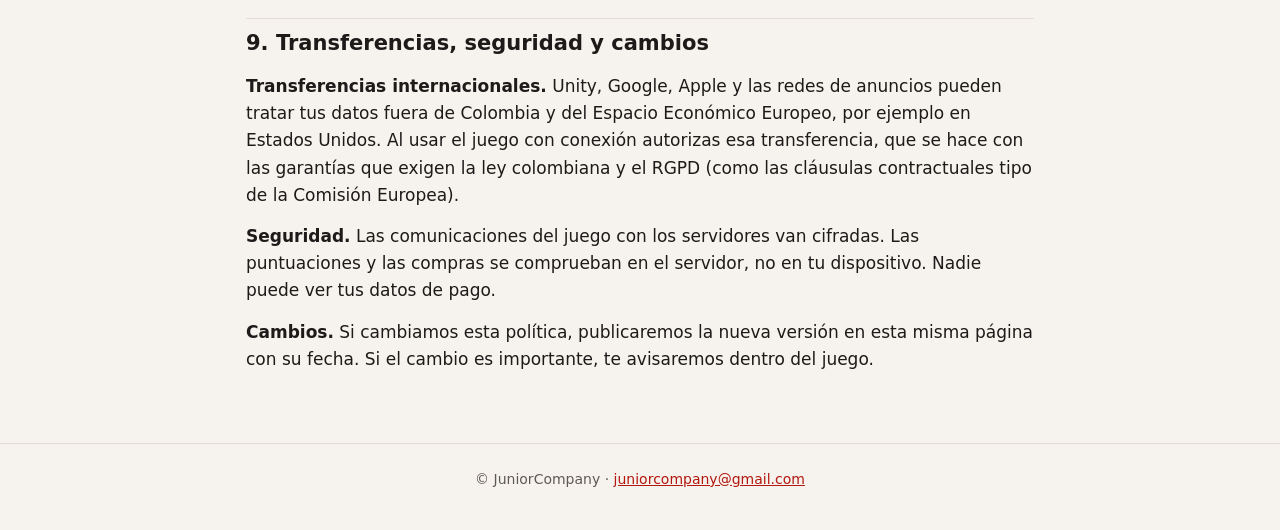
==== commit 2eb8e5ed: "Política: aviso de Apple solo si se aceptan anuncios personalizados" ====
--- a/privacidad.html
+++ b/privacidad.html
@@ -80,7 +80,7 @@
 <li>La primera vez, el juego te pregunta si aceptas anuncios personalizados. Las dos respuestas son igual de fáciles y el juego funciona igual con cualquiera de ellas.</li>
 <li>Si dices que no, los anuncios serán genéricos: la red de anuncios no usará tus datos para elegirlos.</li>
 <li>Puedes cambiar tu respuesta cuando quieras en AJUSTES.</li>
-<li>En iPhone, además, el sistema te pedirá permiso para el seguimiento (aviso de Apple). Si no lo das, no se usa tu identificador de publicidad.</li>
+<li>En iPhone, si aceptas los anuncios personalizados, el sistema te pedirá además permiso para el seguimiento (aviso de Apple). Si no lo das, no se usa tu identificador de publicidad.</li>
 <li>En Android puedes borrar o desactivar tu identificador de publicidad en los ajustes del teléfono.</li>
 </ul>
 
